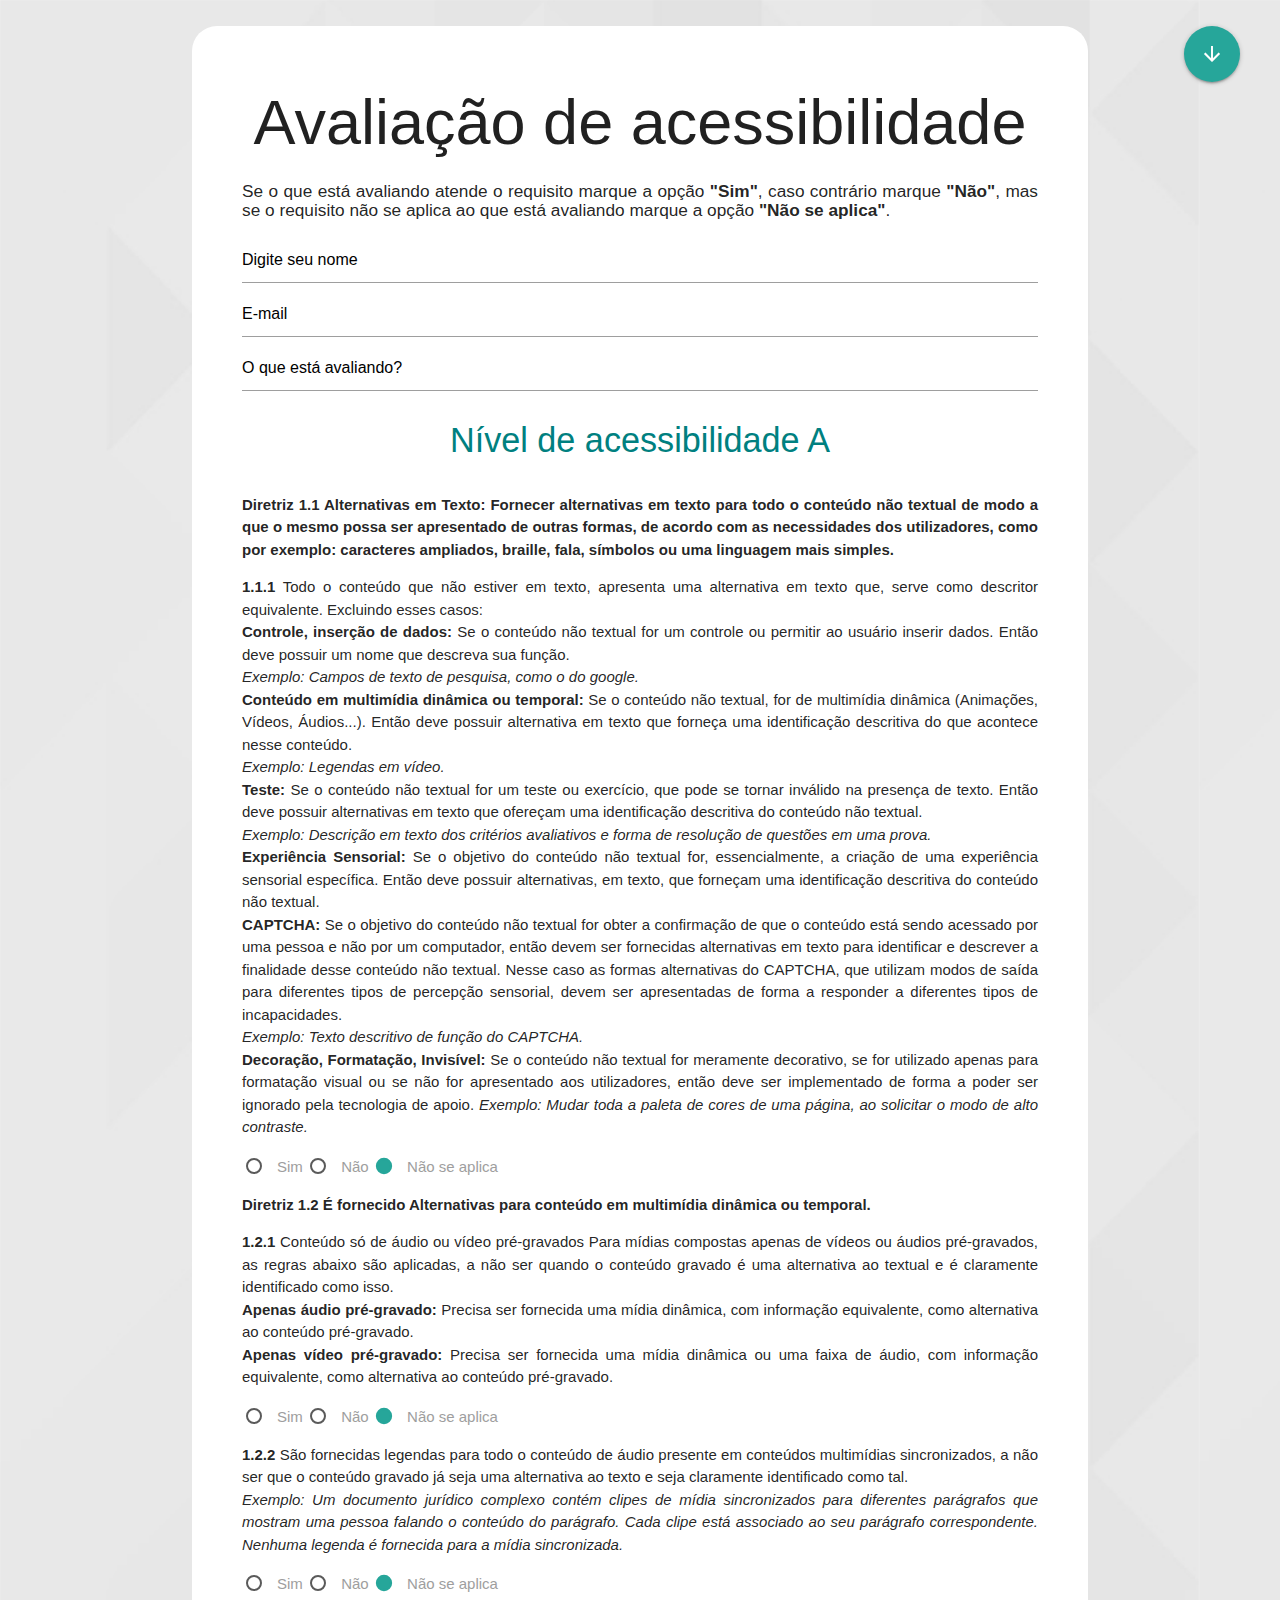
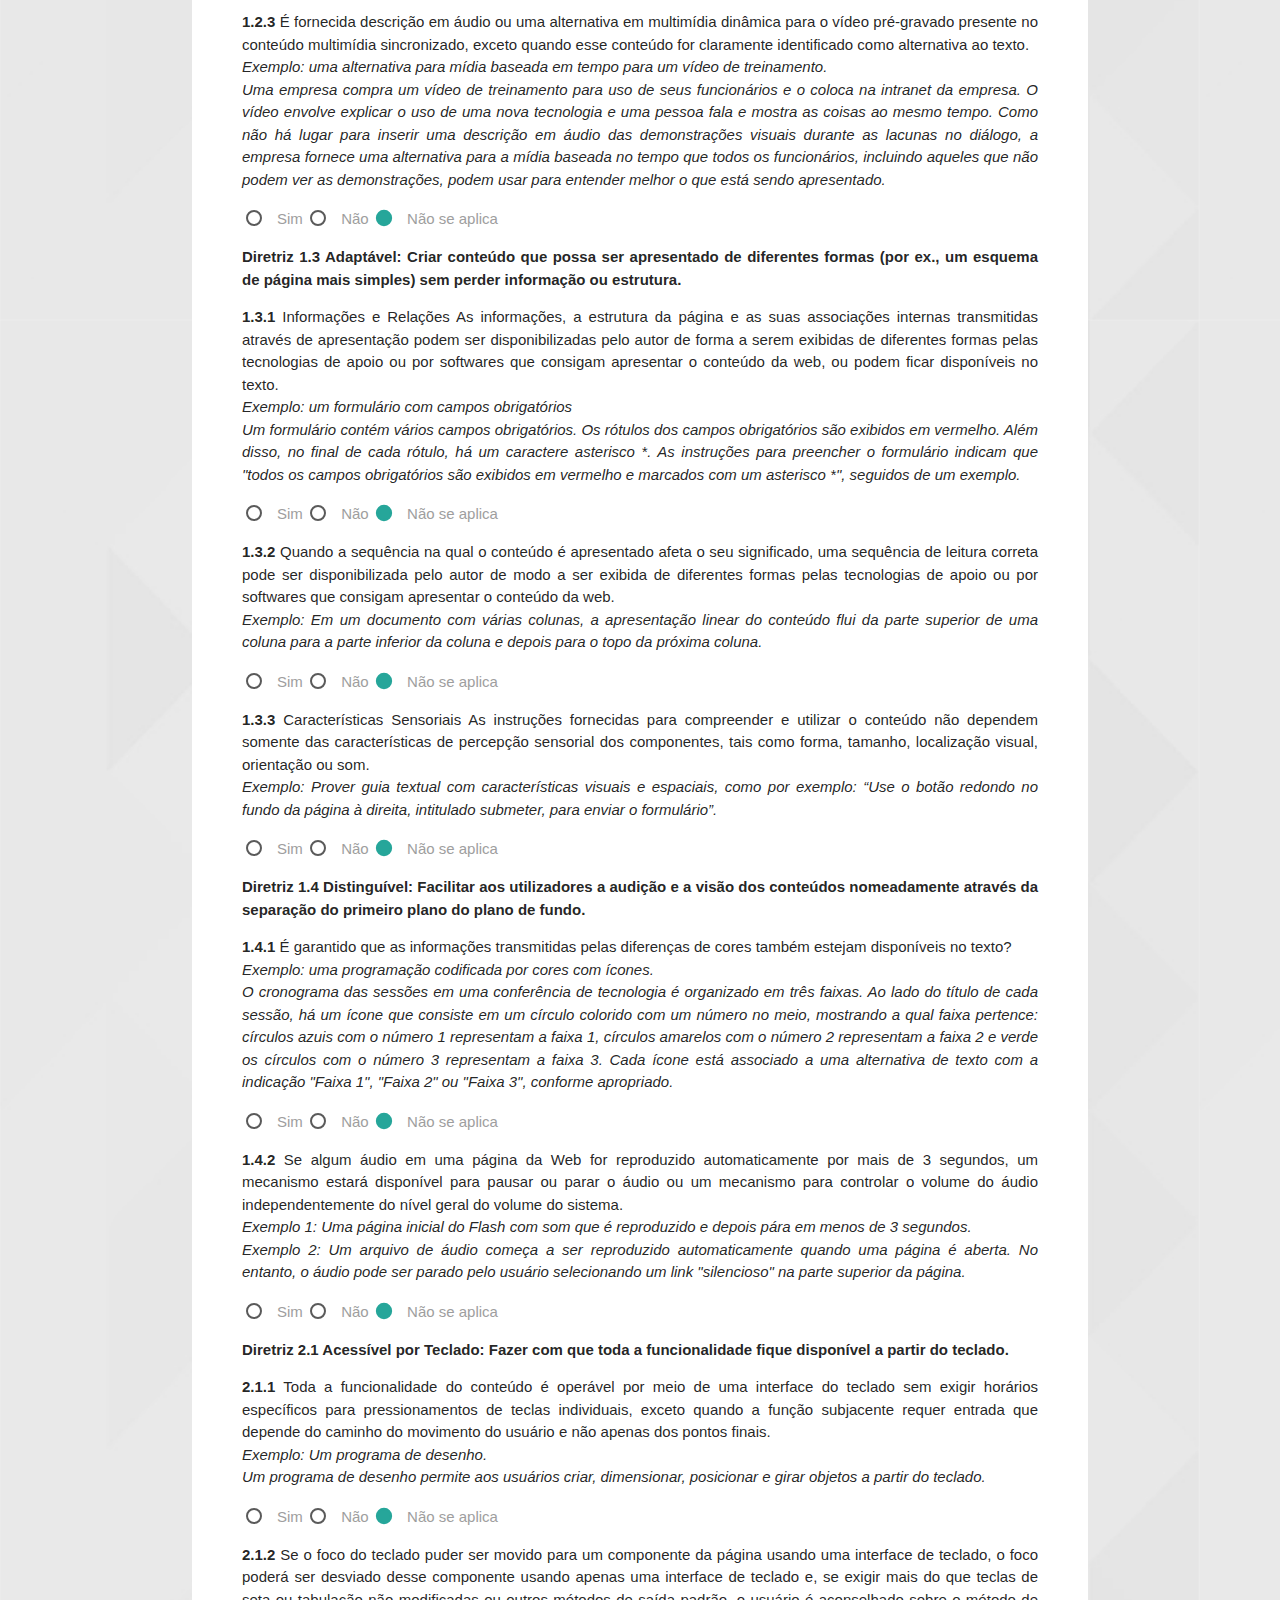
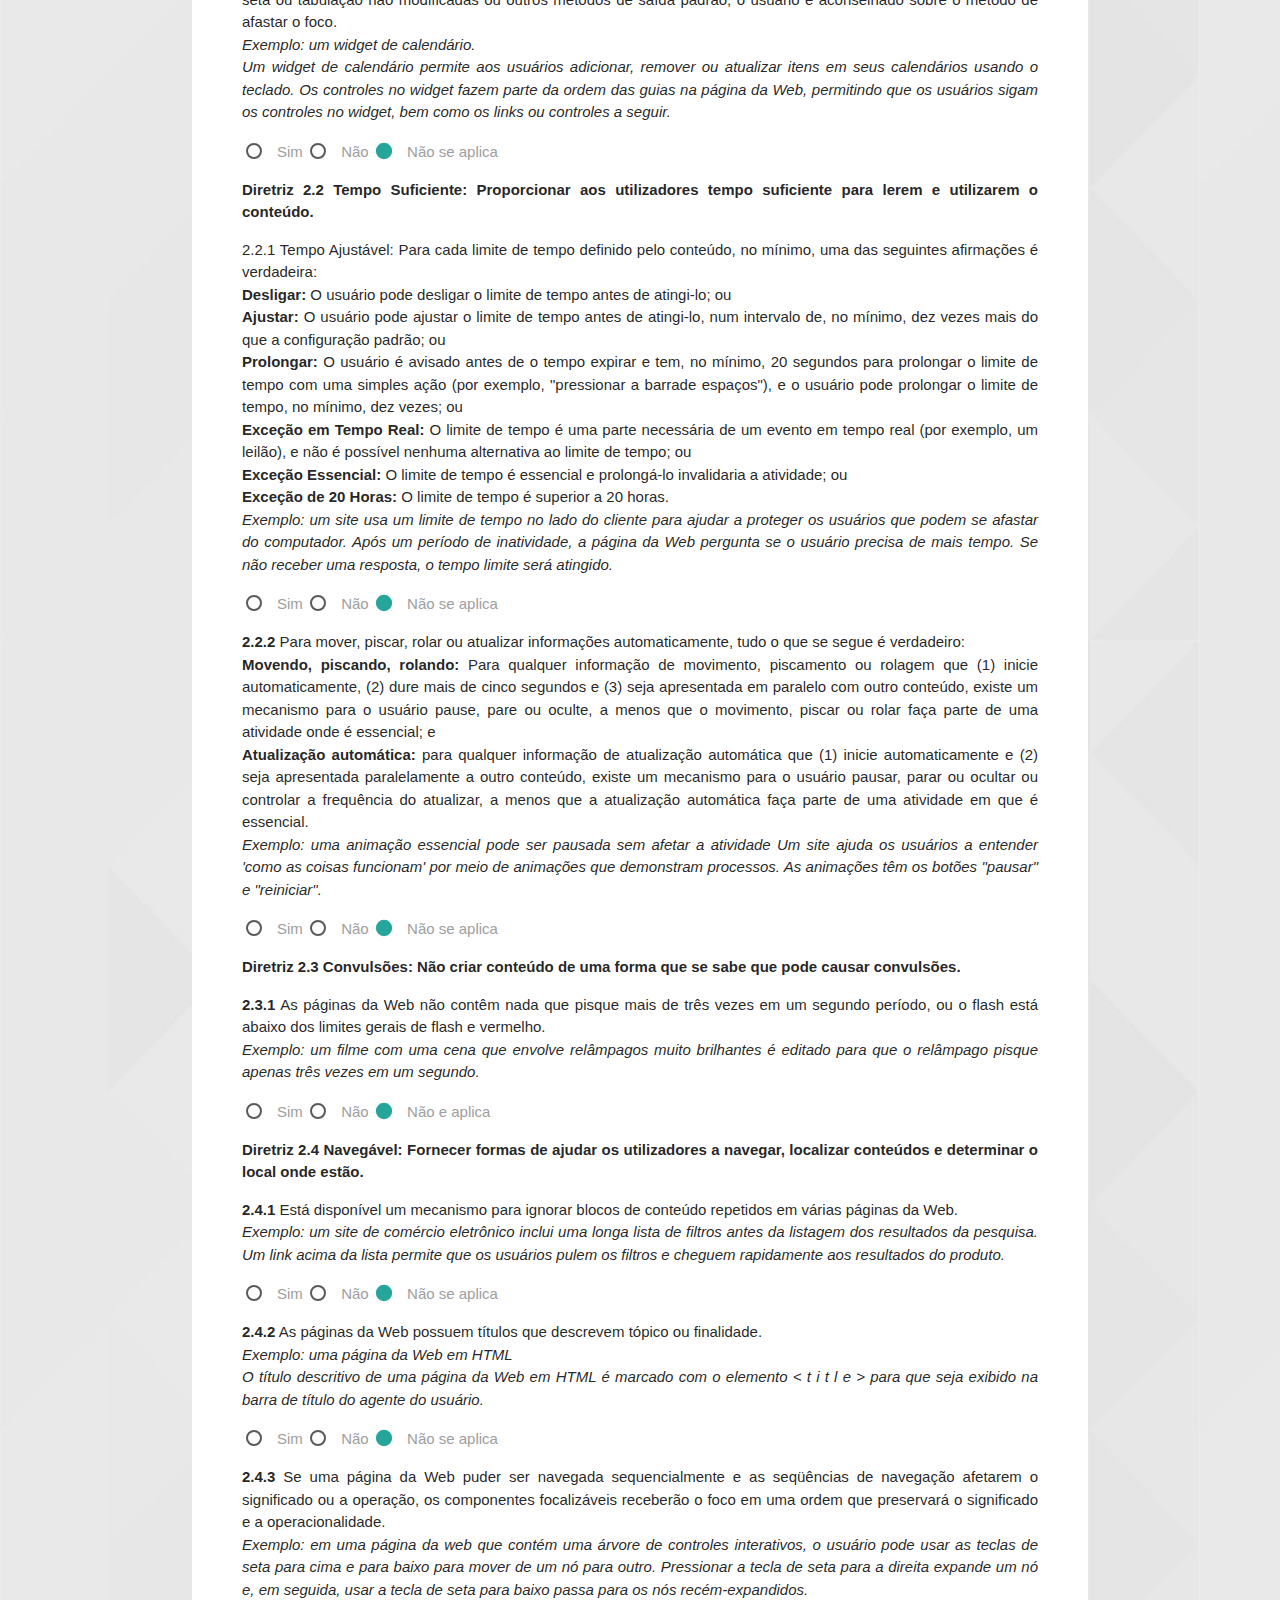
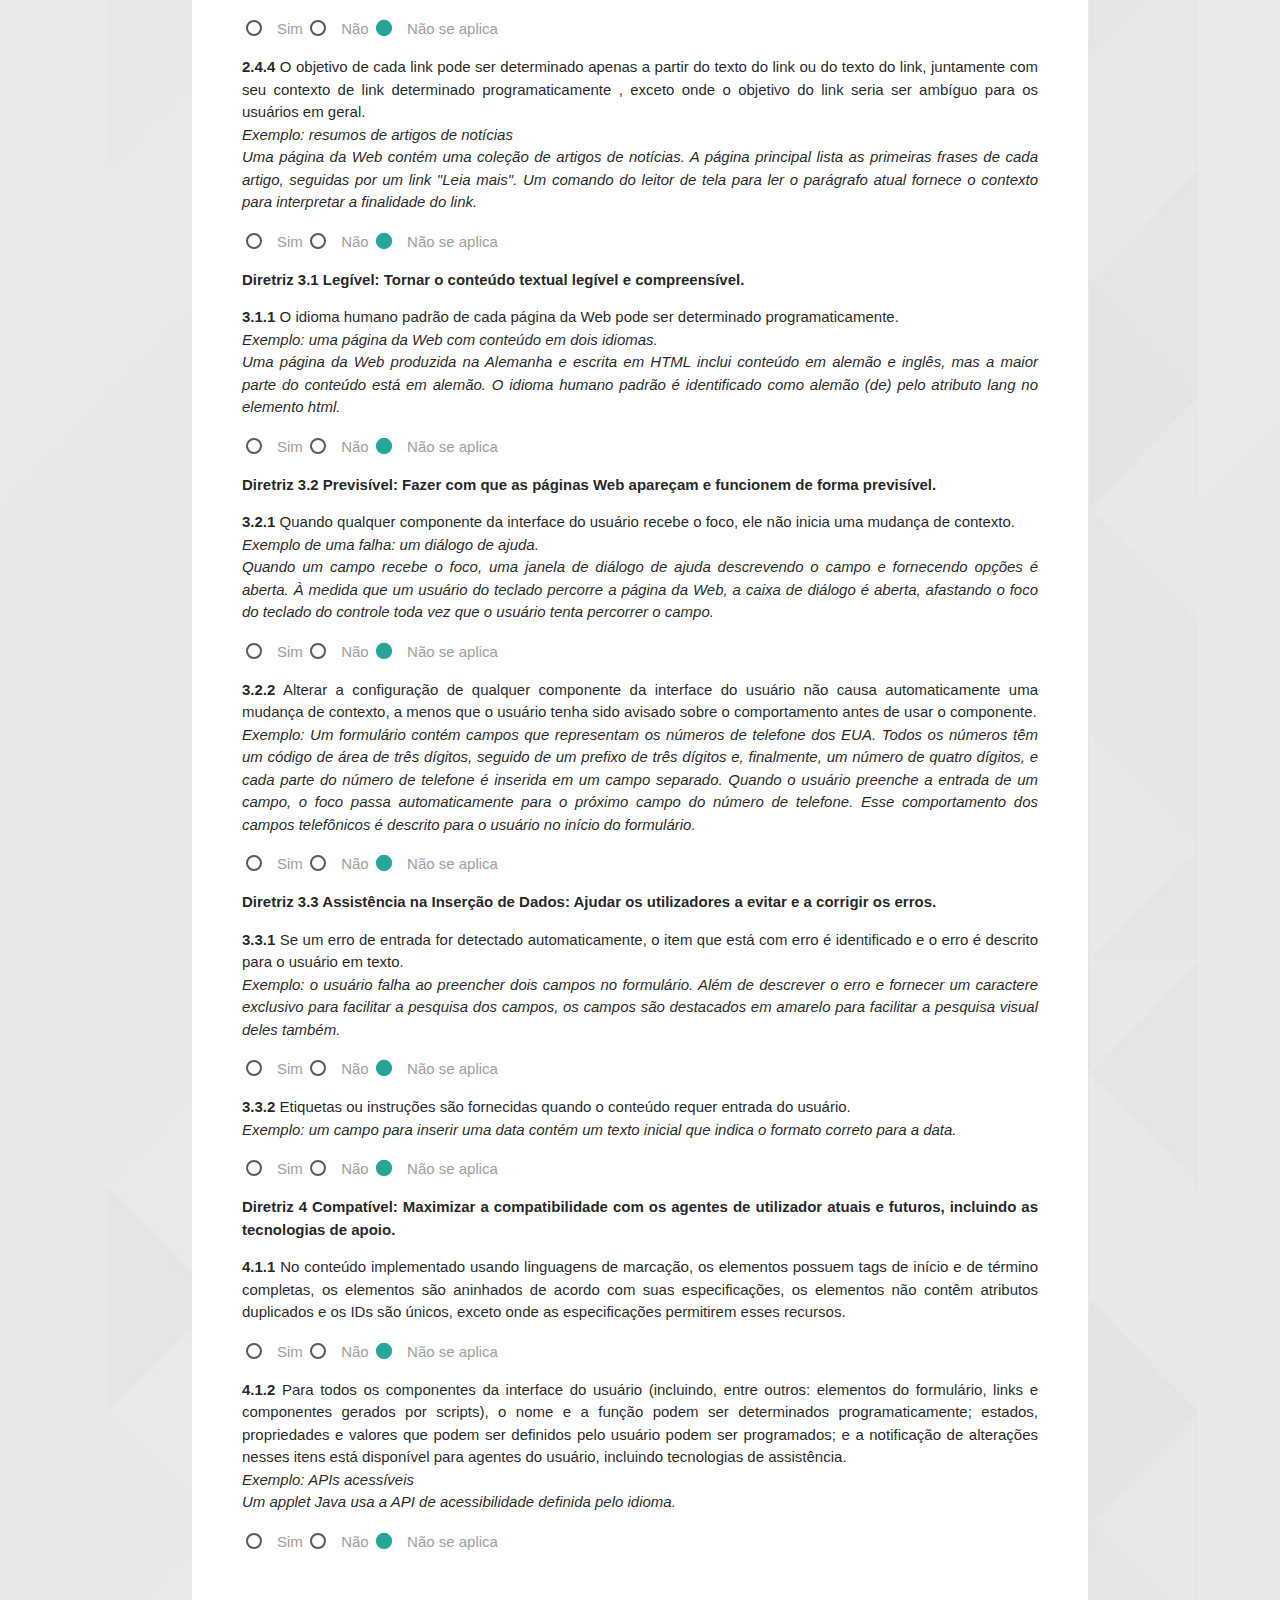
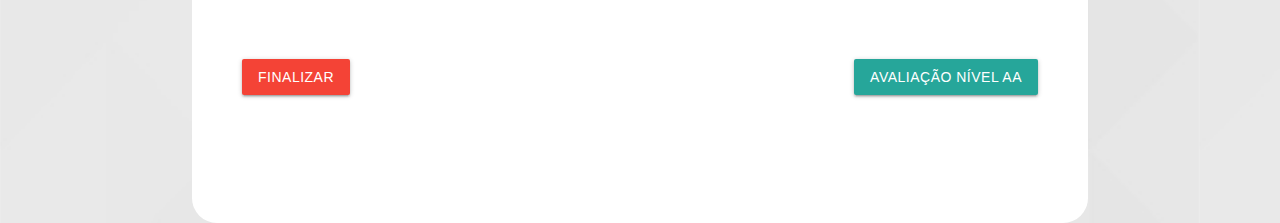
==== HTML/index.html @ 19fa7af1 "mod 1" ====
<!DOCTYPE html>
 <html>
 	<head>

 		<meta charset="utf-8">
 		<link rel="stylesheet" href="https://cdnjs.cloudflare.com/ajax/libs/materialize/1.0.0/css/materialize.min.css">
		<link rel="stylesheet" type="text/css" href="CSS/estilo.css">
		<link href="https://fonts.googleapis.com/icon?family=Material+Icons" rel="stylesheet">
		<title>Avaliação de acessibilidade</title>

	 </head>

	 <body background="img/7.png">

		<script type="text/javascrip" src="jquery.js"></script>

		<script>
			$(function(){
    			alert('jquery funcionando');
			});
		</script>
	
		<a id="top" class="btn-floating btn-large waves-effect waves-light"><i class="medium material-icons">arrow_downward</i></a>

 		<div class="meio">
			 
 			<font face="arial">

 			<div class="a"><h1>Avaliação de acessibilidade</h1>
 				<text align="justify"><font size="2"><h6><p>Se o que está avaliando atende o requisito marque a opção <b>"Sim"</b>, caso contrário marque <b>"Não"</b>, mas se o requisito não se aplica ao que está avaliando marque a opção <b>"Não se aplica"</b>.</h6></font></text>
 			</div>

      <input name="q" class="textbox" onfocus="if (this.value=='Digite seu nome') this.value = ''" onblur="if (this.value=='') this.value = 'Digite seu nome' "type="text" value="Digite seu nome">
      <input name="p" class="textbox" onfocus="if (this.value=='E-mail') this.value = ''" onblur="if (this.value=='') this.value = 'E-mail'" type="text" value="E-mail">
      <input name="j" class="textbox" onfocus="if ( this.value=='O que está avaliando?') this.value = ''" onblur="if (this.value=='') this.value = 'O que está avaliando?'" type="text" value="O que está avaliando?">
      
 			<text align="center"><p><h4><font color="#008080">Nível de acessibilidade A</p></h4></text></font>

 			<text align="justify"><p><b>Diretriz 1.1 Alternativas em Texto: Fornecer alternativas em texto para todo o conteúdo não textual de modo a que o mesmo possa ser apresentado de outras formas, de acordo com as necessidades dos utilizadores, como por exemplo: caracteres ampliados, braille, fala, símbolos ou uma linguagem mais simples.</b></p></text>

 			<text align="justify"><p><b>1.1.1</b> Todo o conteúdo que não estiver em texto, apresenta uma alternativa em texto que, serve como descritor equivalente. Excluindo esses casos:</br>
      <b>Controle, inserção de dados:</b> Se o conteúdo não textual for um controle ou permitir ao usuário inserir dados. Então deve possuir um nome que descreva sua função.</br>
      <i>Exemplo: Campos de texto de pesquisa, como o do google.</i></br>
      <b>Conteúdo em multimídia dinâmica ou temporal:</b> Se o conteúdo não textual, for de multimídia dinâmica (Animações, Vídeos, Áudios...). Então deve possuir alternativa em texto que forneça uma identificação descritiva do que acontece nesse conteúdo.</br>
      <i>Exemplo: Legendas em vídeo.</i></br>
      <b>Teste:</b> Se o conteúdo não textual for um teste ou exercício, que pode se tornar inválido na presença de texto. Então deve possuir alternativas em texto que ofereçam uma identificação descritiva do conteúdo não textual.</br>
        <i>Exemplo: Descrição em texto dos critérios avaliativos e forma de resolução de questões em uma prova.</i></br>
      <b>Experiência Sensorial:</b> Se o objetivo do conteúdo não textual for, essencialmente, a criação de uma experiência sensorial específica. Então deve possuir alternativas, em texto, que forneçam uma identificação descritiva do conteúdo não textual.</br>
      <b>CAPTCHA:</b> Se o objetivo do conteúdo não textual for obter a confirmação de que o conteúdo está sendo acessado por uma pessoa e não por um computador, então devem ser fornecidas alternativas em texto para identificar e descrever a finalidade desse conteúdo não textual. Nesse caso as formas alternativas do CAPTCHA, que utilizam modos de saída para diferentes tipos de percepção sensorial, devem ser apresentadas de forma a responder a diferentes tipos de incapacidades.</br>
        <i>Exemplo: Texto descritivo de função do CAPTCHA.</i></br>
      <b>Decoração, Formatação, Invisível:</b> Se o conteúdo não textual for meramente decorativo, se for utilizado apenas para formatação visual ou se não for apresentado aos utilizadores, então deve ser implementado de forma a poder ser ignorado pela tecnologia de apoio.
        <i>Exemplo: Mudar toda a paleta de cores de uma página, ao solicitar o modo de alto contraste.</i></p></text>
  			<p>
   				<label>
      				<input name="b1" type="radio" checked />
    	  			<span>Sim</span>
    			</label>
 				<label>
      				<input name="b1" type="radio" checked />
   	  				<span>Não</span>
    			</label>
    			<label>
      				<input name="b1" type="radio" checked />
   	  				<span>Não se aplica</span>
    			</label>
  			</p>
  			<text align="justify"><p><b>Diretriz 1.2 É fornecido Alternativas para conteúdo em multimídia dinâmica ou temporal.</b></p>
  			<text align="justify"><p><b>1.2.1</b> Conteúdo só de áudio ou vídeo pré-gravados Para mídias compostas apenas de vídeos ou áudios pré-gravados, as regras abaixo são aplicadas, a não ser quando o conteúdo gravado é uma alternativa ao textual e é claramente identificado como isso.</br>
        <b>Apenas áudio pré-gravado:</b> Precisa ser fornecida uma mídia dinâmica, com informação equivalente, como alternativa ao conteúdo pré-gravado.</br>
        <b>Apenas vídeo pré-gravado:</b> Precisa ser fornecida uma mídia dinâmica ou uma faixa de áudio, com informação equivalente, como alternativa ao conteúdo pré-gravado.</p>
 			</text>
  			<p>
   				<label>
      				<input name="b2" type="radio" checked />
    	  			<span>Sim</span>
    			</label>
   				<label>
      				<input name="b2" type="radio" checked />
    	  			<span>Não</span>
    			</label>
    			<label>
      				<input name="b2" type="radio" checked />
   	  				<span>Não se aplica</span>
    			</label>
    		</p>
    		<text align="justify"><p><b>1.2.2</b> São fornecidas legendas para todo o conteúdo de áudio presente em conteúdos multimídias sincronizados, a não ser que o conteúdo gravado já seja uma alternativa ao texto e seja claramente identificado como tal.</br>
        <i>Exemplo: Um documento jurídico complexo contém clipes de mídia sincronizados para diferentes parágrafos que mostram uma pessoa falando o conteúdo do parágrafo. Cada clipe está associado ao seu parágrafo correspondente. Nenhuma legenda é fornecida para a mídia sincronizada.</i></p>
 			</text>
  			<p>
   				<label>
      				<input name="b3" type="radio" checked />
    	  			<span>Sim</span>
    			</label>
   				<label>
      				<input name="b3" type="radio" checked />
    	  			<span>Não</span>
    			</label>
    			<label>
      				<input name="b3" type="radio" checked />
   	  				<span>Não se aplica</span>
    			</label>
    		</p>
    		<text align="justify"><p><b>1.2.3</b> É fornecida descrição em áudio ou uma alternativa em multimídia dinâmica para o vídeo pré-gravado presente no conteúdo multimídia sincronizado, exceto quando esse conteúdo for claramente identificado como alternativa ao texto.</br>
        <i>Exemplo: uma alternativa para mídia baseada em tempo para um vídeo de treinamento.</br>
        Uma empresa compra um vídeo de treinamento para uso de seus funcionários e o coloca na intranet da empresa. O vídeo envolve explicar o uso de uma nova tecnologia e uma pessoa fala e mostra as coisas ao mesmo tempo. Como não há lugar para inserir uma descrição em áudio das demonstrações visuais durante as lacunas no diálogo, a empresa fornece uma alternativa para a mídia baseada no tempo que todos os funcionários, incluindo aqueles que não podem ver as demonstrações, podem usar para entender melhor o que está sendo apresentado.</i>
</p>
 			</text>
  			<p>
   				<label>
      				<input name="b4" type="radio" checked />
    	  			<span>Sim</span>
    			</label>
   				<label>
      				<input name="b4" type="radio" checked />
    	  			<span>Não</span>
    			</label>
    			<label>
      				<input name="b4" type="radio" checked />
   	  				<span>Não se aplica</span>
    			</label>
    		</p>
    		<text align="justify"><p><b>Diretriz 1.3 Adaptável: Criar conteúdo que possa ser apresentado de diferentes formas (por ex., um esquema de página mais simples) sem perder informação ou estrutura.</b></p></text>
    		<text align="justify"><p><b>1.3.1</b> Informações e Relações As informações, a estrutura da página e as suas associações internas transmitidas através de apresentação podem ser disponibilizadas pelo autor de forma a serem exibidas de diferentes formas pelas tecnologias de apoio ou por softwares que consigam apresentar o conteúdo da web, ou podem ficar disponíveis no texto.</br>
        <i>Exemplo: um formulário com campos obrigatórios</br>
        Um formulário contém vários campos obrigatórios. Os rótulos dos campos obrigatórios são exibidos em vermelho. Além disso, no final de cada rótulo, há um caractere asterisco *. As instruções para preencher o formulário indicam que "todos os campos obrigatórios são exibidos em vermelho e marcados com um asterisco *", seguidos de um exemplo.</i></p>
 			</text>
  			<p>
   				<label>
      				<input name="b5" type="radio" checked />
    	  			<span>Sim</span>
    			</label>
   				<label>
      				<input name="b5" type="radio" checked />
    	  			<span>Não</span>
    			</label>
    			<label>
      				<input name="b5" type="radio" checked />
   	  				<span>Não se aplica</span>
    			</label>
    		</p>
    		<text align="justify"><p><b>1.3.2</b> Quando a sequência na qual o conteúdo é apresentado afeta o seu significado, uma sequência de leitura correta pode ser disponibilizada pelo autor de modo a ser exibida de diferentes formas pelas tecnologias de apoio ou por softwares que consigam apresentar o conteúdo da web.</br>
        <i>Exemplo: Em um documento com várias colunas, a apresentação linear do conteúdo flui da parte superior de uma coluna para a parte inferior da coluna e depois para o topo da próxima coluna.</i></p>
 			</text>
  			<p>
   				<label>
      				<input name="b6" type="radio" checked />
    	  			<span>Sim</span>
    			</label>
   				<label>
      				<input name="b6" type="radio" checked />
    	  			<span>Não</span>
    			</label>
    			<label>
      				<input name="b6" type="radio" checked />
   	  				<span>Não se aplica</span>
    			</label>
    		</p>
    		<text align="justify"><p><b>1.3.3</b> Características Sensoriais As instruções fornecidas para compreender e utilizar o conteúdo não dependem somente das características de percepção sensorial dos componentes, tais como forma, tamanho, localização visual, orientação ou som.</br>
        <i>Exemplo: Prover guia textual com características visuais e espaciais, como por exemplo: “Use o botão redondo no fundo da página à direita, intitulado submeter, para enviar o formulário”.</i></p>
 			</text>
  			<p>
   				<label>
      				<input name="b7" type="radio" checked />
    	  			<span>Sim</span>
    			</label>
   				<label>
      				<input name="b7" type="radio" checked />
    	  			<span>Não</span>
    			</label>
    			<label>
      				<input name="b7" type="radio" checked />
   	  				<span>Não se aplica</span>
    			</label>
    		</p>
    		<text align="justify"><p><b>Diretriz 1.4 Distinguível: Facilitar aos utilizadores a audição e a visão dos conteúdos nomeadamente através da separação do primeiro plano do plano de fundo.</b></p>
    		<text align="justify"><p><b>1.4.1</b> É garantido que as informações transmitidas pelas diferenças de cores também estejam disponíveis no texto?</br>
        <i>Exemplo: uma programação codificada por cores com ícones.</br>
        O cronograma das sessões em uma conferência de tecnologia é organizado em três faixas. Ao lado do título de cada sessão, há um ícone que consiste em um círculo colorido com um número no meio, mostrando a qual faixa pertence: círculos azuis com o número 1 representam a faixa 1, círculos amarelos com o número 2 representam a faixa 2 e verde os círculos com o número 3 representam a faixa 3. Cada ícone está associado a uma alternativa de texto com a indicação "Faixa 1", "Faixa 2" ou "Faixa 3", conforme apropriado.</i></p>
 			</text>
  			<p>
   				<label>
      				<input name="b8" type="radio" checked />
    	  			<span>Sim</span>
    			</label>
   				<label>
      				<input name="b8" type="radio" checked />
    	  			<span>Não</span>
    			</label>
    			<label>
      				<input name="b8" type="radio" checked />
   	  				<span>Não se aplica</span>
    			</label>
    		</p>
    		<text align="justify"><p><b>1.4.2</b> Se algum áudio em uma página da Web for reproduzido automaticamente por mais de 3 segundos, um mecanismo estará disponível para pausar ou parar o áudio ou um mecanismo para controlar o volume do áudio independentemente do nível geral do volume do sistema.</br>
        <i>Exemplo 1: Uma página inicial do Flash com som que é reproduzido e depois pára em menos de 3 segundos.</br>
        Exemplo 2: Um arquivo de áudio começa a ser reproduzido automaticamente quando uma página é aberta. No entanto, o áudio pode ser parado pelo usuário selecionando um link "silencioso" na parte superior da página.</i>
</p>
 			</text>
  			<p>
   				<label>
      				<input name="b9" type="radio" checked />
    	  			<span>Sim</span>
    			</label>
   				<label>
      				<input name="b9" type="radio" checked />
    	  			<span>Não</span>
    			</label>
    			<label>
      				<input name="b9" type="radio" checked />
   	  				<span>Não se aplica</span>
    			</label>
    		</p>
    		<text align="justify"><p><b>Diretriz 2.1 Acessível por Teclado: Fazer com que toda a funcionalidade fique disponível a partir do teclado.</b></p></text>
    		<text align="justify"><p><b>2.1.1</b> Toda a funcionalidade do conteúdo é operável por meio de uma interface do teclado sem exigir horários específicos para pressionamentos de teclas individuais, exceto quando a função subjacente requer entrada que depende do caminho do movimento do usuário e não apenas dos pontos finais.</br>
        <i>Exemplo: Um programa de desenho.</br>
        Um programa de desenho permite aos usuários criar, dimensionar, posicionar e girar objetos a partir do teclado.</i></p>
 			</text>
  			<p>
   				<label>
      				<input name="b10" type="radio" checked />
    	  			<span>Sim</span>
    			</label>
   				<label>
      				<input name="b10" type="radio" checked />
    	  			<span>Não</span>
    			</label>
    			<label>
      				<input name="b10" type="radio" checked />
   	  				<span>Não se aplica</span>
    			</label>
    		</p>
    		<text align="justify"><p><b>2.1.2</b> Se o foco do teclado puder ser movido para um componente da página usando uma interface de teclado, o foco poderá ser desviado desse componente usando apenas uma interface de teclado e, se exigir mais do que teclas de seta ou tabulação não modificadas ou outros métodos de saída padrão, o usuário é aconselhado sobre o método de afastar o foco.</br>
        <i>Exemplo: um widget de calendário.</br>
        Um widget de calendário permite aos usuários adicionar, remover ou atualizar itens em seus calendários usando o teclado. Os controles no widget fazem parte da ordem das guias na página da Web, permitindo que os usuários sigam os controles no widget, bem como os links ou controles a seguir.</i></p>
 			</text>
  			<p>
   				<label>
      				<input name="b11" type="radio" checked />
    	  			<span>Sim</span>
    			</label>
   				<label>
      				<input name="b11" type="radio" checked />
    	  			<span>Não</span>
    			</label>
    			<label>
      				<input name="b11" type="radio" checked />
   	  				<span>Não se aplica</span>
    			</label>
    		</p>
    		<text align="justify"><p><b>Diretriz 2.2 Tempo Suficiente: Proporcionar aos utilizadores tempo suficiente para lerem e utilizarem o conteúdo.</b></p></text>
    		<text align="justify"><p>2.2.1 Tempo Ajustável: Para cada limite de tempo definido pelo conteúdo, no mínimo, uma das seguintes afirmações é verdadeira:</br>
    		<b>Desligar:</b> O usuário pode desligar o limite de tempo antes de atingi-lo; ou<br/>
			<b>Ajustar:</b> O usuário pode ajustar o limite de tempo antes de atingi-lo, num intervalo de, no mínimo, dez vezes mais do que a configuração padrão; ou<br/>
			<b>Prolongar:</b> O usuário é avisado antes de o tempo expirar e tem, no mínimo, 20 segundos para prolongar o limite de tempo com uma simples ação (por exemplo, "pressionar a barrade espaços"), e o usuário pode prolongar o limite de tempo, no mínimo, dez vezes; ou<br/>
			<b>Exceção em Tempo Real:</b> O limite de tempo é uma parte necessária de um evento em tempo real (por exemplo, um leilão), e não é possível nenhuma alternativa ao limite de tempo; ou<br/>
			<b>Exceção Essencial:</b> O limite de tempo é essencial e prolongá-lo invalidaria a atividade; ou<br/>
			<b>Exceção de 20 Horas:</b> O limite de tempo é superior a 20 horas.</br>
      <i>Exemplo: um site usa um limite de tempo no lado do cliente para ajudar a proteger os usuários que podem se afastar do computador. Após um período de inatividade, a página da Web pergunta se o usuário precisa de mais tempo. Se não receber uma resposta, o tempo limite será atingido.</i></p>


 			</text>
  			<p>
   				<label>
      				<input name="b12" type="radio" checked />
    	  			<span>Sim</span>
    			</label>
   				<label>
      				<input name="b12" type="radio" checked />
    	  			<span>Não</span>
    			</label>
    			<label>
      				<input name="b12" type="radio" checked />
   	  				<span>Não se aplica</span>
    			</label>
    		</p>
    		<text align="justify"><p><b>2.2.2</b> Para mover, piscar, rolar ou atualizar informações automaticamente, tudo o que se segue é verdadeiro:</br> 
        <b>Movendo, piscando, rolando:</b> Para qualquer informação de movimento, piscamento ou rolagem que (1) inicie automaticamente, (2) dure mais de cinco segundos e (3) seja apresentada em paralelo com outro conteúdo, existe um mecanismo para o usuário pause, pare ou oculte, a menos que o movimento, piscar ou rolar faça parte de uma atividade onde é essencial; e</br>
        <b>Atualização automática:</b> para qualquer informação de atualização automática que (1) inicie automaticamente e (2) seja apresentada paralelamente a outro conteúdo, existe um mecanismo para o usuário pausar, parar ou ocultar ou controlar a frequência do atualizar, a menos que a atualização automática faça parte de uma atividade em que é essencial.</br>
       <i>Exemplo: uma animação essencial pode ser pausada sem afetar a atividade
        Um site ajuda os usuários a entender 'como as coisas funcionam' por meio de animações que demonstram processos. As animações têm os botões "pausar" e "reiniciar".</i></p>
 			</text>
  			<p>
   				<label>
      				<input name="b13" type="radio" checked />
    	  			<span>Sim</span>
    			</label>
   				<label>
      				<input name="b13" type="radio" checked />
    	  			<span>Não</span>
    			</label>
    			<label>
      				<input name="b13" type="radio" checked />
   	  				<span>Não se aplica</span>
    			</label>
    		</p>
    		<text align="justify"><p><b>Diretriz 2.3 Convulsões: Não criar conteúdo de uma forma que se sabe que pode causar convulsões.</b></p></text>
    		<text align="justify"><p><b>2.3.1</b> As páginas da Web não contêm nada que pisque mais de três vezes em um segundo período, ou o flash está abaixo dos limites gerais de flash e vermelho.</br>
        <i>Exemplo: um filme com uma cena que envolve relâmpagos muito brilhantes é editado para que o relâmpago pisque apenas três vezes em um segundo.</i></p>
 			  </text>
  			<p>
   				<label>
      				<input name="b14" type="radio" checked />
    	  			<span>Sim</span>
    			</label>
   				<label>
      				<input name="b14" type="radio" checked />
    	  			<span>Não</span>
    			</label>
    			<label>
      				<input name="b14" type="radio" checked />
   	  				<span>Não e aplica</span>
    			</label>
    		</p>
    		<text align="justify"><p><b>Diretriz 2.4 Navegável: Fornecer formas de ajudar os utilizadores a navegar, localizar conteúdos e determinar o local onde estão.</b></p></text>
    		<text align="justify"><p><b>2.4.1</b>  Está disponível um mecanismo para ignorar blocos de conteúdo repetidos em várias páginas da Web.</br>
        <i>Exemplo: um site de comércio eletrônico inclui uma longa lista de filtros antes da listagem dos resultados da pesquisa. Um link acima da lista permite que os usuários pulem os filtros e cheguem rapidamente aos resultados do produto.</i></p>
 			</text>
  			<p>
   				<label>
      				<input name="b15" type="radio" checked />
    	  			<span>Sim</span>
    			</label>
   				<label>
      				<input name="b15" type="radio" checked />
    	  			<span>Não</span>
    			</label>
    			<label>
      				<input name="b15" type="radio" checked />
   	  				<span>Não se aplica</span>
    			</label>
    		</p>
    		<text align="justify"><p><b>2.4.2</b> As páginas da Web possuem títulos que descrevem tópico ou finalidade.</br>
        <i>Exemplo: uma página da Web em HTML</br>
        O título descritivo de uma página da Web em HTML é marcado com o elemento < t i t l e > para que seja exibido na barra de título do agente do usuário.</i></p>
 			</text>
  			<p>
   				<label>
      				<input name="b16" type="radio" checked />
    	  			<span>Sim</span>
    			</label>
   				<label>
      				<input name="b16" type="radio" checked />
    	  			<span>Não</span>
    			</label>
    			<label>
      				<input name="b16" type="radio" checked />
   	  				<span>Não se aplica</span>
    			</label>
    		</p>
    		<text align="justify"><p><b>2.4.3</b> Se uma página da Web puder ser navegada sequencialmente e as seqüências de navegação afetarem o significado ou a operação, os componentes focalizáveis ​​receberão o foco em uma ordem que preservará o significado e a operacionalidade.</br>
        <i>Exemplo: em uma página da web que contém uma árvore de controles interativos, o usuário pode usar as teclas de seta para cima e para baixo para mover de um nó para outro. Pressionar a tecla de seta para a direita expande um nó e, em seguida, usar a tecla de seta para baixo passa para os nós recém-expandidos.</i></p>
 			</text>
  			<p>
   				<label>
      				<input name="b17" type="radio" checked />
    	  			<span>Sim</span>
    			</label>
   				<label>
      				<input name="b17" type="radio" checked />
    	  			<span>Não</span>
    			</label>
    			<label>
      				<input name="b17" type="radio" checked />
   	  				<span>Não se aplica</span>
    			</label>
    		</p>
    		<text align="justify"><p><b>2.4.4</b>  O objetivo de cada link pode ser determinado apenas a partir do texto do link ou do texto do link, juntamente com seu contexto de link determinado programaticamente , exceto onde o objetivo do link seria ser ambíguo para os usuários em geral.</br>
        <i>Exemplo: resumos de artigos de notícias</br>
        Uma página da Web contém uma coleção de artigos de notícias. A página principal lista as primeiras frases de cada artigo, seguidas por um link "Leia mais". Um comando do leitor de tela para ler o parágrafo atual fornece o contexto para interpretar a finalidade do link.</i></p>
 			</text>
  			<p>
   				<label>
      				<input name="b18" type="radio" checked />
    	  			<span>Sim</span>
    			</label>
   				<label>
      				<input name="b18" type="radio" checked />
    	  			<span>Não</span>
    			</label>
    			<label>
      				<input name="b18" type="radio" checked />
   	  				<span>Não se aplica</span>
    			</label>
    		</p>
    		<text align="justify"><p><b>Diretriz 3.1 Legível: Tornar o conteúdo textual legível e compreensível.</b></p></text>
    		<text align="justify"><p><b>3.1.1</b> O idioma humano padrão de cada página da Web pode ser determinado programaticamente.</br>
        <i>Exemplo: uma página da Web com conteúdo em dois idiomas.</br>
        Uma página da Web produzida na Alemanha e escrita em HTML inclui conteúdo em alemão e inglês, mas a maior parte do conteúdo está em alemão. O idioma humano padrão é identificado como alemão (de) pelo atributo lang no elemento html.</i></p>
 			</text>
  			<p>
   				<label>
      				<input name="b19" type="radio" checked />
    	  			<span>Sim</span>
    			</label>
   				<label>
      				<input name="b19" type="radio" checked />
    	  			<span>Não</span>
    			</label>
    			<label>
      				<input name="b19" type="radio" checked />
   	  				<span>Não se aplica</span>
    			</label>
    		</p>
    		<text align="justify"><p><b>Diretriz 3.2 Previsível: Fazer com que as páginas Web apareçam e funcionem de forma previsível.</b></p></text>
    		<text align="justify"><p><b>3.2.1</b> Quando qualquer componente da interface do usuário recebe o foco, ele não inicia uma mudança de contexto.</br>
        <i>Exemplo de uma falha: um diálogo de ajuda.</br>
        Quando um campo recebe o foco, uma janela de diálogo de ajuda descrevendo o campo e fornecendo opções é aberta. À medida que um usuário do teclado percorre a página da Web, a caixa de diálogo é aberta, afastando o foco do teclado do controle toda vez que o usuário tenta percorrer o campo.</i></p>
 			</text>
  			<p>
   				<label>
      				<input name="b20" type="radio" checked />
    	  			<span>Sim</span>
    			</label>
   				<label>
      				<input name="b20" type="radio" checked />
    	  			<span>Não</span>
    			</label>
    			<label>
      				<input name="b20" type="radio" checked />
   	  				<span>Não se aplica</span>
    			</label>
    		</p>
    		<text align="justify"><p><b>3.2.2</b> Alterar a configuração de qualquer componente da interface do usuário não causa automaticamente uma mudança de contexto, a menos que o usuário tenha sido avisado sobre o comportamento antes de usar o componente.</br>
        <i>Exemplo: Um formulário contém campos que representam os números de telefone dos EUA. Todos os números têm um código de área de três dígitos, seguido de um prefixo de três dígitos e, finalmente, um número de quatro dígitos, e cada parte do número de telefone é inserida em um campo separado. Quando o usuário preenche a entrada de um campo, o foco passa automaticamente para o próximo campo do número de telefone. Esse comportamento dos campos telefônicos é descrito para o usuário no início do formulário.</i></p>
 			</text>
  			<p>
   				<label>
      				<input name="b21" type="radio" checked />
    	  			<span>Sim</span>
    			</label>
   				<label>
      				<input name="b21" type="radio" checked />
    	  			<span>Não</span>
    			</label>
    			<label>
      				<input name="b21" type="radio" checked />
   	  				<span>Não se aplica</span>
    			</label>
    		</p>
    		<text align="justify"><p><b>Diretriz 3.3 Assistência na Inserção de Dados: Ajudar os utilizadores a evitar e a corrigir os erros.</b></p></text>
    		<text align="justify"><p><b>3.3.1</b> Se um erro de entrada for detectado automaticamente, o item que está com erro é identificado e o erro é descrito para o usuário em texto.</br>
        <i>Exemplo: o usuário falha ao preencher dois campos no formulário. Além de descrever o erro e fornecer um caractere exclusivo para facilitar a pesquisa dos campos, os campos são destacados em amarelo para facilitar a pesquisa visual deles também.</i></p>
 			</text>
  			<p>
   				<label>
      				<input name="b22" type="radio" checked />
    	  			<span>Sim</span>
    			</label>
   				<label>
      				<input name="b22" type="radio" checked />
    	  			<span>Não</span>
    			</label>
    			<label>
      				<input name="b22" type="radio" checked />
   	  				<span>Não se aplica</span>
    			</label>
    		</p>
    		<text align="justify"><p><b>3.3.2</b>  Etiquetas ou instruções são fornecidas quando o conteúdo requer entrada do usuário.</br>
        <i>Exemplo: um campo para inserir uma data contém um texto inicial que indica o formato correto para a data.</i></p>
 			</text>
  			<p>
   				<label>
      				<input name="b23" type="radio" checked />
    	  			<span>Sim</span>
    			</label>
   				<label>
      				<input name="b23" type="radio" checked />
    	  			<span>Não</span>
    			</label>
    			<label>
      				<input name="b23" type="radio" checked />
   	  				<span>Não se aplica</span>
    			</label>
    		</p>
    		<text align="justify"><p><b>Diretriz 4 Compatível: Maximizar a compatibilidade com os agentes de utilizador atuais e futuros, incluindo as tecnologias de apoio.</b></p></text>
    		<text align="justify"><p><b>4.1.1</b> No conteúdo implementado usando linguagens de marcação, os elementos possuem tags de início e de término completas, os elementos são aninhados de acordo com suas especificações, os elementos não contêm atributos duplicados e os IDs são únicos, exceto onde as especificações permitirem esses recursos.</p>
 			</text>
  			<p>
   				<label>
      				<input name="b24" type="radio" checked />
    	  			<span>Sim</span>
    			</label>
   				<label>
      				<input name="b24" type="radio" checked />
    	  			<span>Não</span>
    			</label>
    			<label>
      				<input name="b24" type="radio" checked />
   	  				<span>Não se aplica</span>
    			</label>
    		</p>
    		<text align="justify"><p><b>4.1.2</b> Para todos os componentes da interface do usuário (incluindo, entre outros: elementos do formulário, links e componentes gerados por scripts), o nome e a função podem ser determinados programaticamente; estados, propriedades e valores que podem ser definidos pelo usuário podem ser programados; e a notificação de alterações nesses itens está disponível para agentes do usuário, incluindo tecnologias de assistência.</br>
        <i>Exemplo: APIs acessíveis</br>
        Um applet Java usa a API de acessibilidade definida pelo idioma.</i></p>
 			</text>
  			<p>
   				<label>
      				<input name="b25" type="radio" checked />
    	  			<span>Sim</span>
    			</label>
   				<label>
      				<input name="b25" type="radio" checked />
    	  			<span>Não</span>
    			</label>
    			<label>
      				<input name="b25" type="radio" checked />
   	  				<span>Não se aplica</span>
    			</label>
    		</p>

    		<a href="nivelAA.html" class="btn waves-effect waves-light espaco right" target="_self" type="button"> avaliação nível AA </a>
    		
    		<button class="btn waves-effect red espaco" type="submit" name="action">Finalizar</button>

 			</font>
 		</div>
 	</body>

 </html>
---- HTML/CSS/estilo.css ----
body {
	
}

.espaco {
	margin-top: 90px;

}

.meio {
	background-color: white;
	margin-top: 2%;
	margin-right: 15%;
	margin-left: 15%;
	border-radius: 25px;
	padding-bottom: 10%;
	padding-left: 50px;
	padding-right: 50px;
}

.a{
	text-align: center;
	padding-top: 20px;
}

#top {
	position: fixed;
	right: 40px;
}
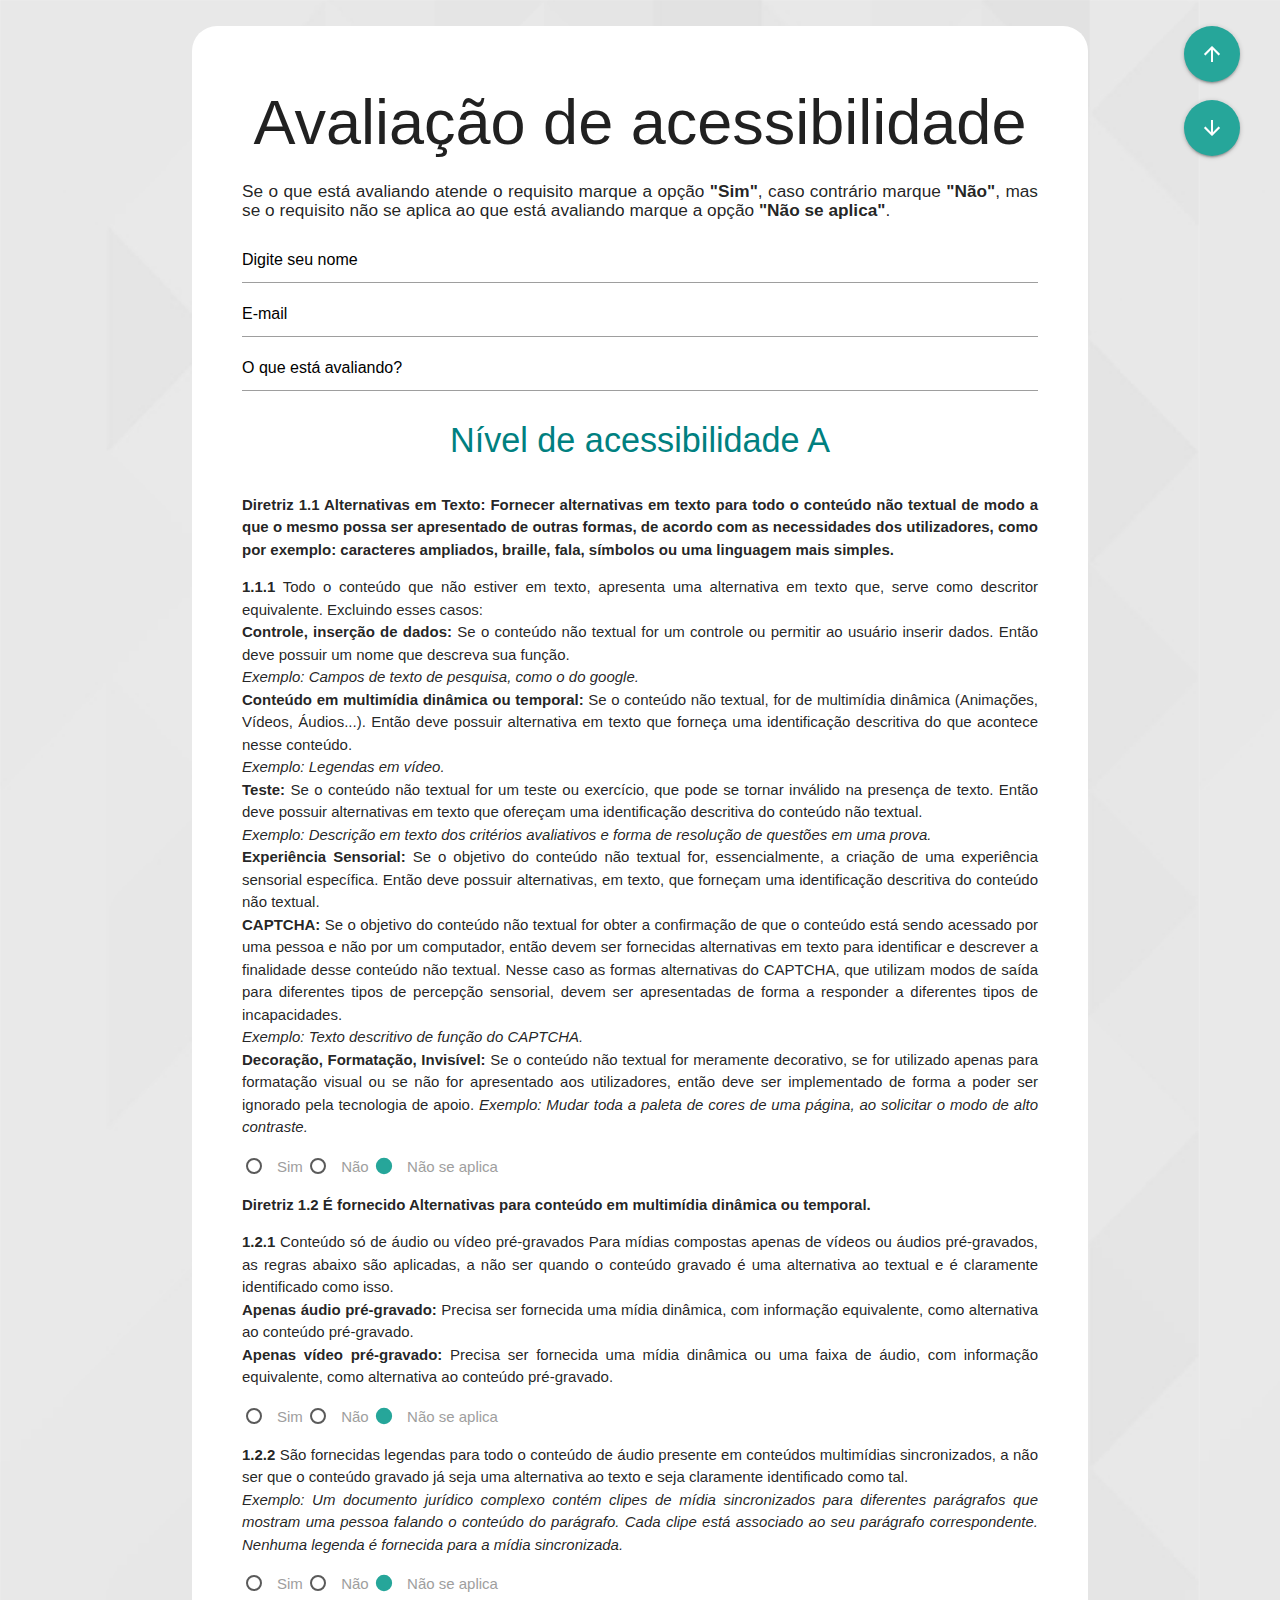
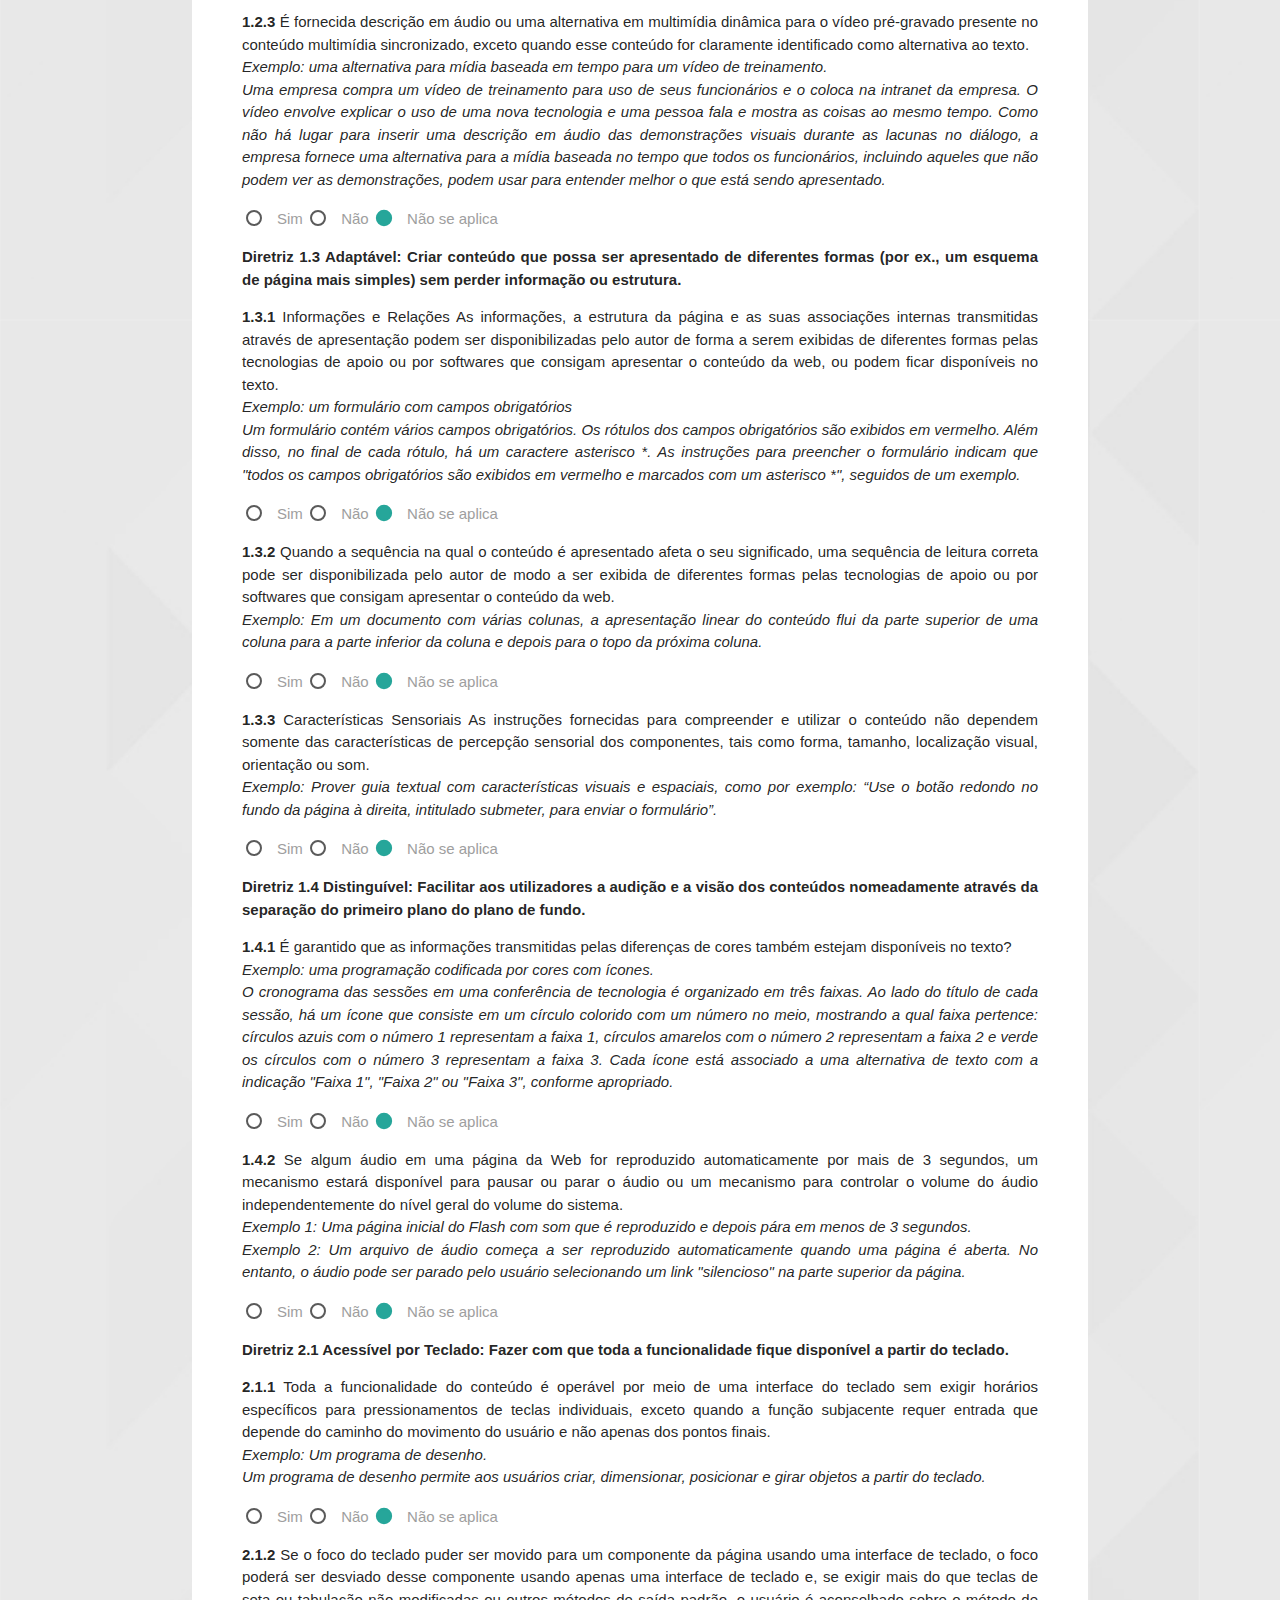
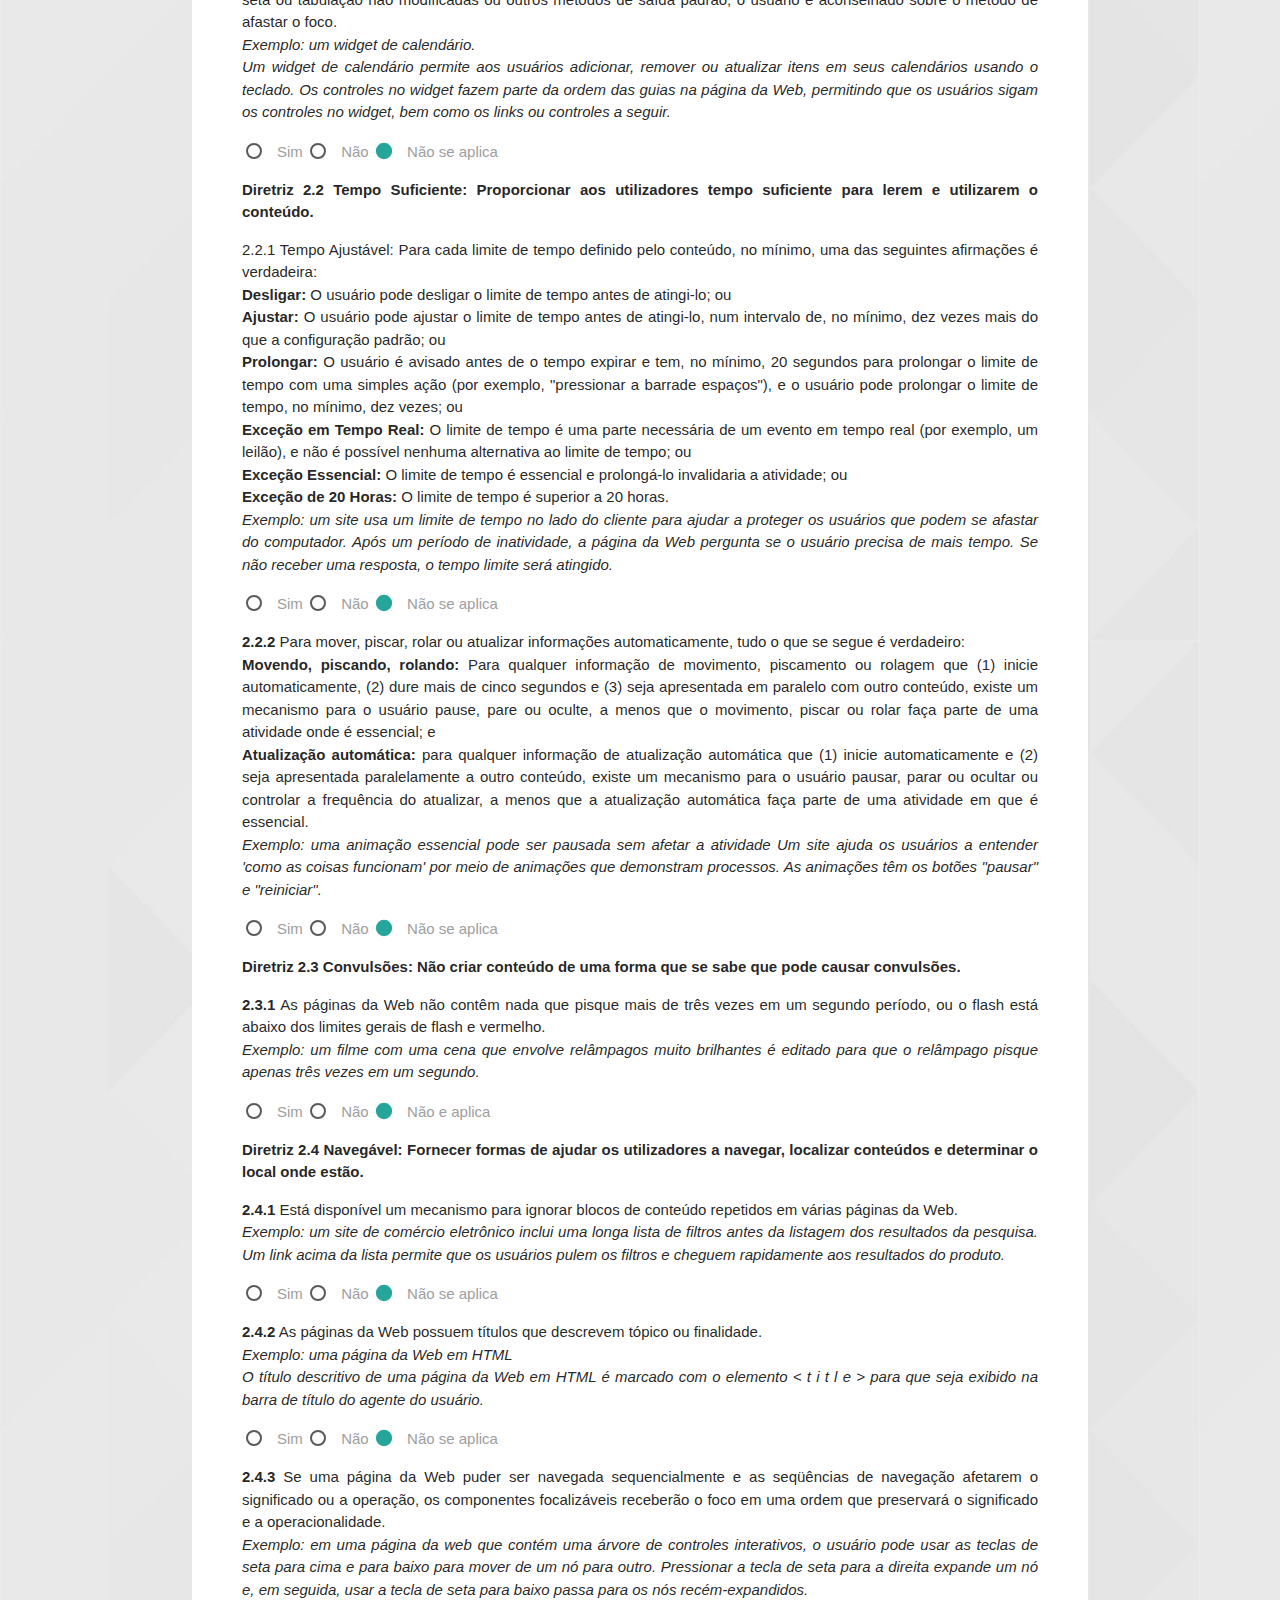
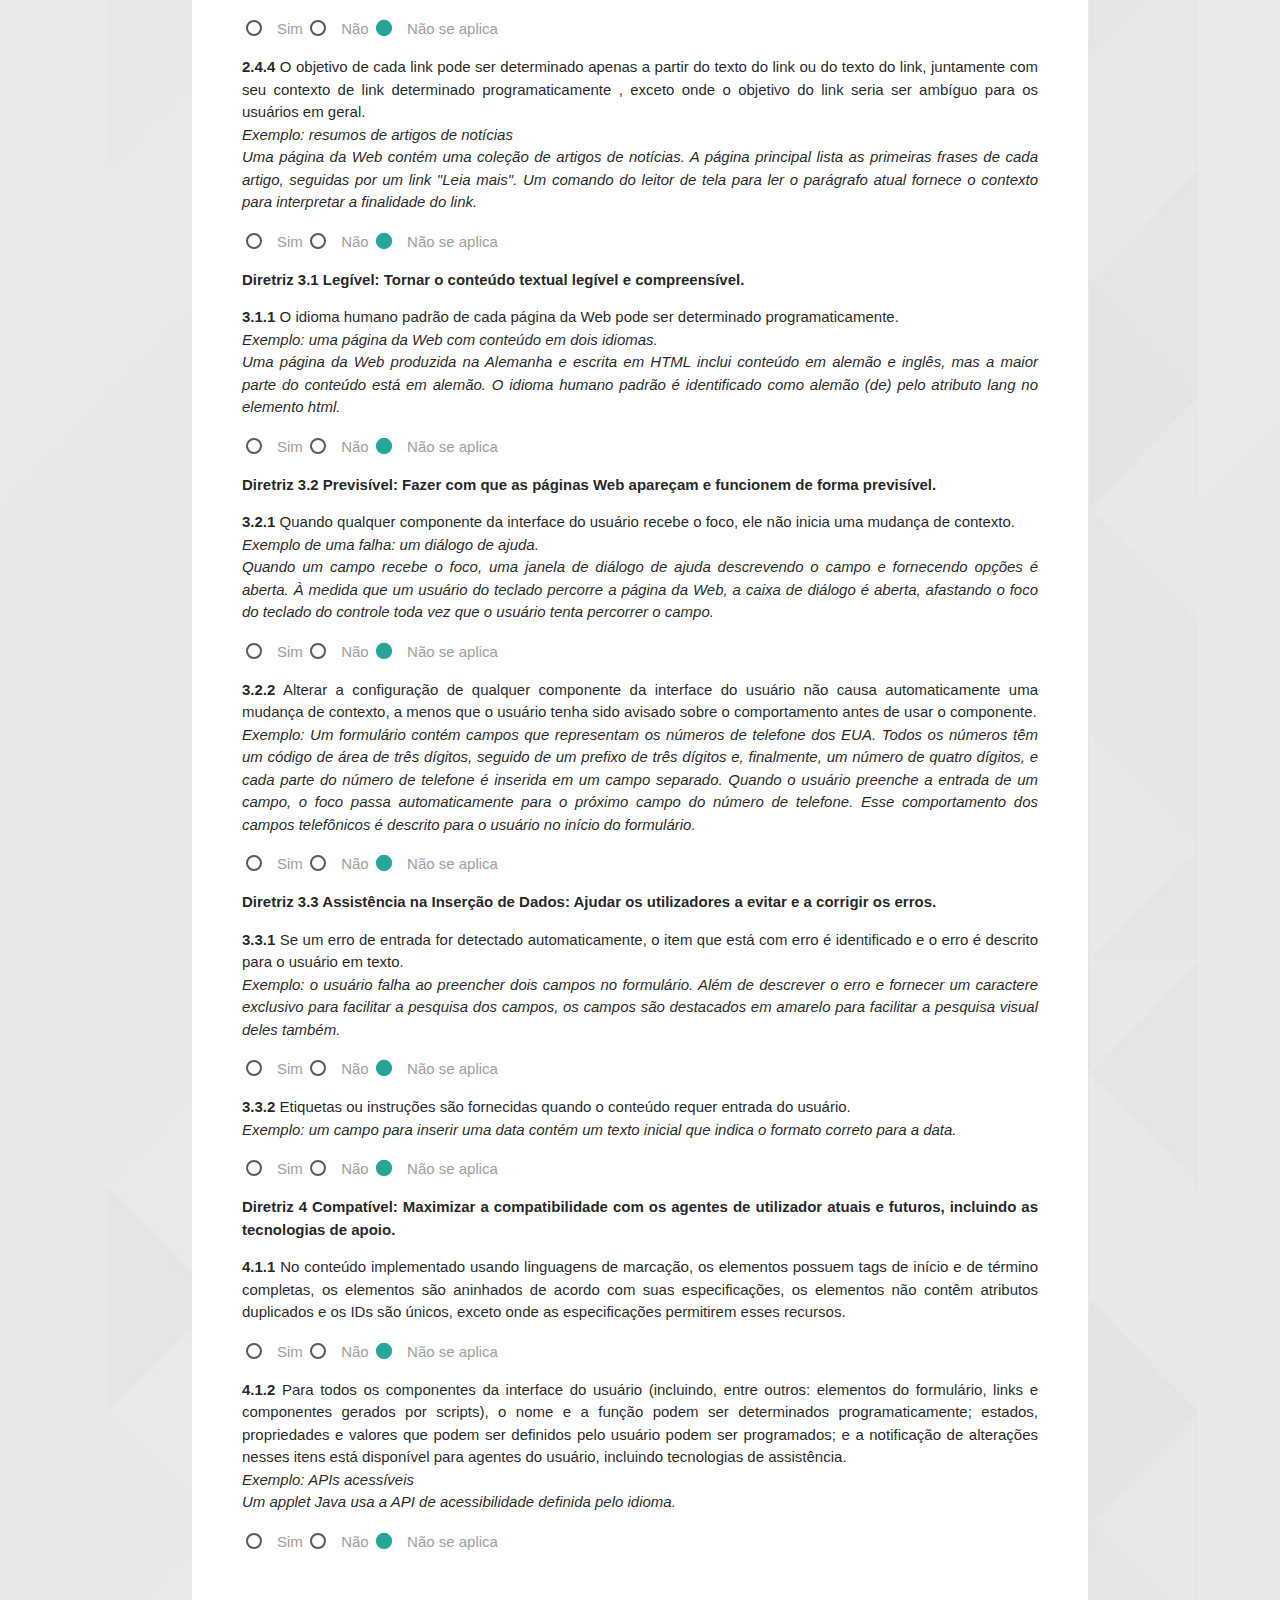
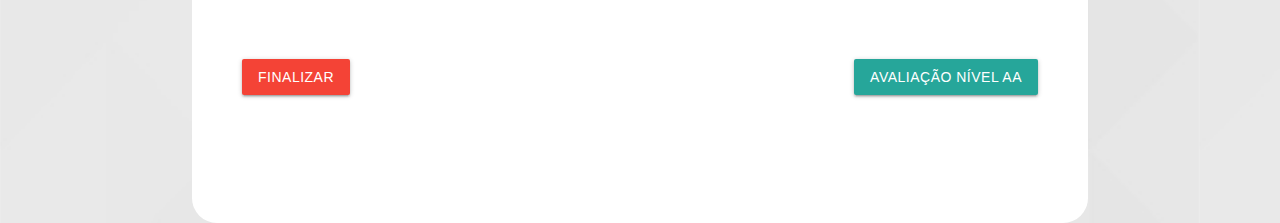
==== commit 3ae0325d: "s" ====
--- a/HTML/index.html
+++ b/HTML/index.html
@@ -12,15 +12,18 @@
 
 	 <body background="img/7.png">
 
-		<script type="text/javascrip" src="jquery.js"></script>
+		<script src="js/jquery.js"></script>
 
 		<script>
+
 			$(function(){
-    			alert('jquery funcionando');
+    			alert('homem de ferro melhor vingador');
 			});
+
 		</script>
-	
+
 		<a id="top" class="btn-floating btn-large waves-effect waves-light"><i class="medium material-icons">arrow_downward</i></a>
+		<a id="xop" class="btn-floating btn-large waves-effect waves-light"><i class="medium material-icons">arrow_upward</i></a>
 
  		<div class="meio">
 			 
--- a/HTML/CSS/estilo.css
+++ b/HTML/CSS/estilo.css
@@ -25,5 +25,12 @@
 
 #top {
 	position: fixed;
-	right: 40px;
+    right: 40px;
+    top: 100px;
+}
+
+#xop {
+    position: fixed;
+    right: 40px;
+    
 }